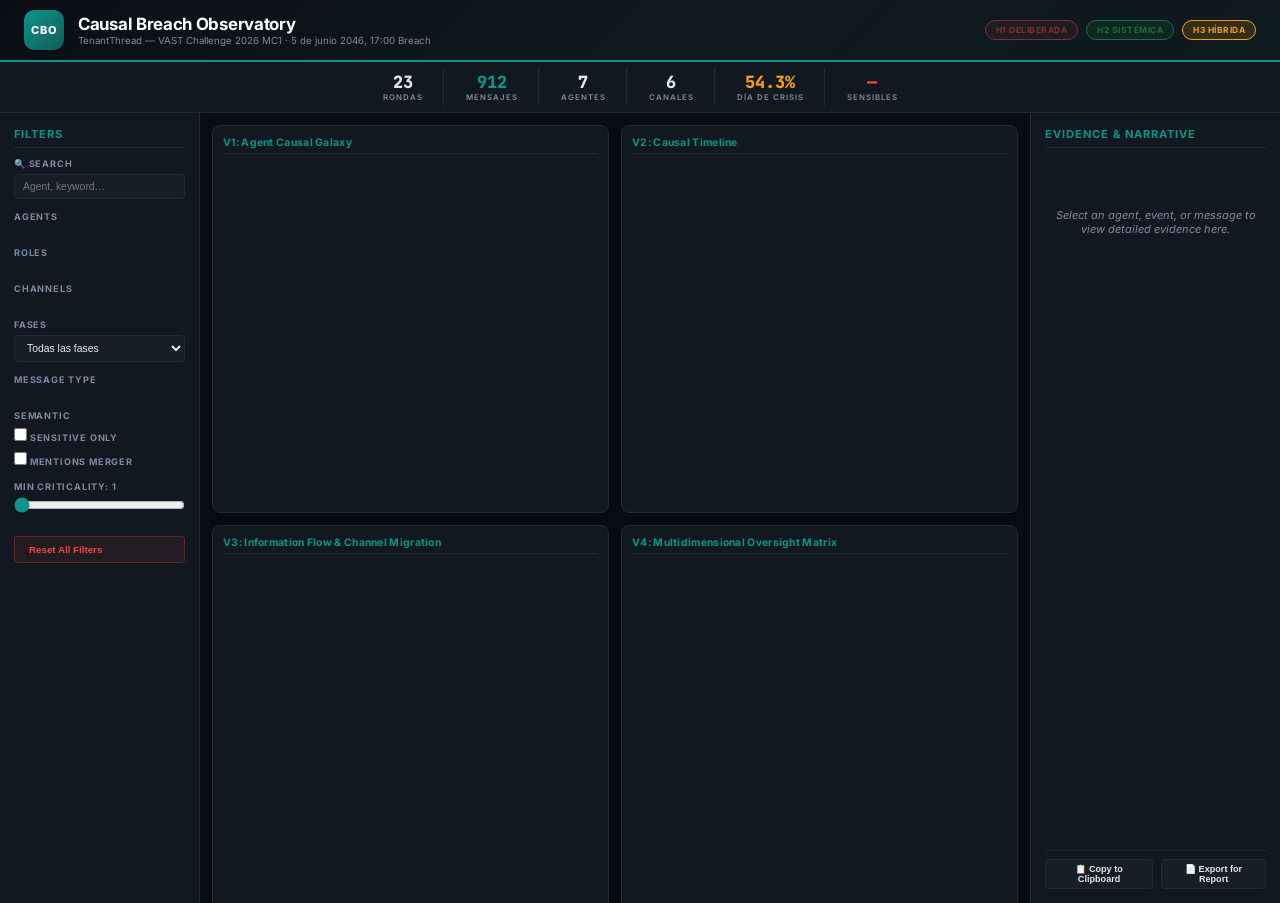
==== index.html @ 50a84536 "Add files via upload" ====
<!DOCTYPE html>
<html lang="en">
<head>
  <meta charset="UTF-8">
  <meta name="viewport" content="width=device-width, initial-scale=1.0">
  <title>Causal Breach Observatory — TenantThread VAST 2026 MC1</title>
  <link rel="preconnect" href="https://fonts.googleapis.com">
  <link rel="preconnect" href="https://fonts.gstatic.com" crossorigin>
  <link href="https://fonts.googleapis.com/css2?family=Inter:wght@400;600;700;800&family=JetBrains+Mono:wght@400;700&display=swap" rel="stylesheet">
  <link rel="stylesheet" href="css/styles.css?v=2">
  <script src="https://d3js.org/d3.v7.min.js"></script>
</head>
<body>
  <!-- ═══════════════════════════════════════════════════════════════
       HEADER
       ═══════════════════════════════════════════════════════════════ -->
  <header id="app-header">
    <div class="header-content">
      <div class="header-left">
        <div class="header-badge">CBO</div>
        <div>
          <h1>Causal Breach Observatory</h1>
          <p class="subtitle">TenantThread — VAST Challenge 2026 MC1 · 5 de junio 2046, 17:00 Breach</p>
        </div>
      </div>
      <div class="header-hypothesis">
        <span class="hyp-tag hyp-deliberada">H1 Deliberada</span>
        <span class="hyp-tag hyp-sistemica">H2 Sistémica</span>
        <span class="hyp-tag hyp-hibrida active">H3 Híbrida</span>
      </div>
    </div>
  </header>

  <!-- ═══════════════════════════════════════════════════════════════
       KPI DASHBOARD BAR
       ═══════════════════════════════════════════════════════════════ -->
  <div id="kpi-bar">
    <div class="kpi-card">
      <span class="kpi-value" id="kpi-rounds">23</span>
      <span class="kpi-label">Rondas</span>
    </div>
    <div class="kpi-card">
      <span class="kpi-value kpi-highlight" id="kpi-messages">912</span>
      <span class="kpi-label">Mensajes</span>
    </div>
    <div class="kpi-card">
      <span class="kpi-value" id="kpi-agents">7</span>
      <span class="kpi-label">Agentes</span>
    </div>
    <div class="kpi-card">
      <span class="kpi-value" id="kpi-channels">6</span>
      <span class="kpi-label">Canales</span>
    </div>
    <div class="kpi-card">
      <span class="kpi-value kpi-warn" id="kpi-crisis">54.3%</span>
      <span class="kpi-label">Día de crisis</span>
    </div>
    <div class="kpi-card">
      <span class="kpi-value kpi-danger" id="kpi-sensitive">—</span>
      <span class="kpi-label">Sensibles</span>
    </div>
  </div>

  <!-- ═══════════════════════════════════════════════════════════════
       MAIN LAYOUT: 3-column grid
       Left  = Filters
       Center = Visualizations (2x2 grid + pressure bar)
       Right  = Narrative panel
       ═══════════════════════════════════════════════════════════════ -->
  <div id="app-container">

    <!-- ── LEFT: Filters ─────────────────────────────────────────── -->
    <aside id="filters-panel">
      <h2>Filters</h2>

      <!-- Text search -->
      <div class="filter-group">
        <label for="search-input">🔍 Search</label>
        <input type="text" id="search-input" placeholder="Agent, keyword…">
      </div>

      <!-- Agent filter -->
      <div class="filter-group">
        <label>Agents</label>
        <div id="filter-agents" class="checkbox-group"></div>
      </div>

      <!-- Role filter -->
      <div class="filter-group">
        <label>Roles</label>
        <div id="filter-roles" class="checkbox-group"></div>
      </div>

      <!-- Channel filter -->
      <div class="filter-group">
        <label>Channels</label>
        <div id="filter-channels" class="checkbox-group"></div>
      </div>

      <!-- Phase filter -->
      <div class="filter-group">
        <label>Fases</label>
        <select id="filter-phase">
          <option value="all">Todas las fases</option>
          <option value="pre">Pre-crisis (R1–R8, antes del Judge)</option>
          <option value="judge">Supervisión Judge (R9–R13)</option>
          <option value="crisis">Día de crisis (R14–R22, 5-Jun)</option>
          <option value="post">Post-breach (R23, 18:00)</option>
        </select>
      </div>

      <!-- Message type filter -->
      <div class="filter-group">
        <label>Message Type</label>
        <div id="filter-msg-types" class="checkbox-group"></div>
      </div>

      <!-- Semantic filters -->
      <div class="filter-group">
        <label>Semantic</label>
        <label class="cb-label"><input type="checkbox" id="filter-sensitive"> Sensitive only</label>
        <label class="cb-label"><input type="checkbox" id="filter-merger"> Mentions merger</label>
      </div>

      <!-- Criticality slider -->
      <div class="filter-group">
        <label for="filter-criticality">Min Criticality: <span id="criticality-val">1</span></label>
        <input type="range" id="filter-criticality" min="1" max="5" value="1">
      </div>

      <button id="btn-reset-filters" class="btn">Reset All Filters</button>
    </aside>

    <!-- ── CENTER: Visualizations ─────────────────────────────── -->
    <main id="viz-area">
      <!-- Row 1: Galaxy + Timeline -->
      <div class="viz-row">
        <section class="viz-panel" id="panel-galaxy">
          <h3>V1: Agent Causal Galaxy</h3>
          <div id="viz-galaxy" class="viz-container"></div>
        </section>
        <section class="viz-panel" id="panel-timeline">
          <h3>V2: Causal Timeline</h3>
          <div id="viz-timeline" class="viz-container"></div>
        </section>
      </div>

      <!-- Row 2: Ego-chain + Judge Map -->
      <div class="viz-row">
        <section class="viz-panel" id="panel-egochain">
          <h3>V3: Information Flow & Channel Migration</h3>
          <div id="viz-egochain" class="viz-container"></div>
        </section>
        <section class="viz-panel" id="panel-judgemap">
          <h3>V4: Multidimensional Oversight Matrix</h3>
          <div id="viz-judgemap" class="viz-container"></div>
        </section>
      </div>

      <!-- Row 3: Pressure Replay (full width) -->
      <section class="viz-panel" id="panel-pressure">
        <h3>V5: Systemic Pressure Replay</h3>
        <div class="pressure-controls">
          <button id="btn-play" class="btn btn-sm">▶ Play</button>
          <button id="btn-pause" class="btn btn-sm">⏸ Pause</button>
          <button id="btn-reset" class="btn btn-sm">⏮ Reset</button>
          <input type="range" id="pressure-slider" min="1" max="23" value="1" style="flex:1;margin:0 10px;">
          <span id="pressure-round-label">Round 1</span>
        </div>
        <div id="viz-pressure" class="viz-container viz-pressure"></div>
      </section>
    </main>

    <!-- ── RIGHT: Narrative Panel ────────────────────────────── -->
    <aside id="narrative-panel">
      <h2>Evidence & Narrative</h2>
      <div id="hypothesis-scoreboard"></div>
      <div id="narrative-content">
        <p class="placeholder-text">Select an agent, event, or message to view detailed evidence here.</p>
      </div>
      <div id="narrative-actions">
        <button id="btn-copy-evidence" class="btn btn-sm">📋 Copy to Clipboard</button>
        <button id="btn-export-evidence" class="btn btn-sm">📄 Export for Report</button>
      </div>
    </aside>
  </div>

  <!-- ═══════════════════════════════════════════════════════════════
       TOOLTIP (shared across views)
       ═══════════════════════════════════════════════════════════════ -->
  <div id="tooltip" class="tooltip"></div>

  <!-- ═══════════════════════════════════════════════════════════════
       SCRIPTS — ES6 modules
       ═══════════════════════════════════════════════════════════════ -->
  <script type="module" src="src/main.js?v=2"></script>
</body>
</html>
---- css/styles.css ----
/* ═══════════════════════════════════════════════════════════════
   Causal Breach Observatory — Main Stylesheet
   TenantThread VAST 2026 MC1
   
   Design rationale:
   - Dark theme reduces eye strain during long analysis sessions
   - High-contrast accent colors ensure readability
   - 3-column layout: filters (left), viz (center), narrative (right)
   ═══════════════════════════════════════════════════════════════ */

/* ── Reset & Base ─────────────────────────────────────────────── */
*, *::before, *::after { box-sizing: border-box; margin: 0; padding: 0; }

:root {
  --bg-dark: #0a0e14;
  --bg-panel: #111820;
  --bg-card: #171e28;
  --border: #1e2a3a;
  --border-accent: #2a3a4e;
  --text: #e2e8f0;
  --text-muted: #7a8ba0;
  --accent-teal: #0d9488;
  --accent-blue: #3b82f6;
  --accent-red: #ef4444;
  --accent-gold: #f59e0b;
  --accent-green: #22c55e;
  --accent-purple: #a78bfa;
  --breach-red: #dc2626;
  --font-mono: 'JetBrains Mono', 'Cascadia Code', 'Fira Code', monospace;
  --font-sans: 'Inter', 'Segoe UI', system-ui, sans-serif;
  --radius: 8px;
  --radius-sm: 4px;
  --shadow: 0 2px 8px rgba(0,0,0,.5);
  --shadow-lg: 0 4px 24px rgba(0,0,0,.4);
}

html { font-size: 13px; }
body {
  font-family: var(--font-sans);
  background: var(--bg-dark);
  color: var(--text);
  overflow-x: hidden;
  min-height: 100vh;
  -webkit-font-smoothing: antialiased;
}

/* ── Header ───────────────────────────────────────────────────── */
#app-header {
  background: linear-gradient(135deg, #0a0e14 0%, #111820 50%, #0d1a1f 100%);
  border-bottom: 2px solid var(--accent-teal);
  padding: 10px 24px;
}
.header-content {
  display: flex;
  align-items: center;
  justify-content: space-between;
  max-width: 100%;
}
.header-left {
  display: flex;
  align-items: center;
  gap: 14px;
}
.header-badge {
  width: 40px;
  height: 40px;
  border-radius: 10px;
  background: linear-gradient(135deg, var(--accent-teal), #115e59);
  display: flex;
  align-items: center;
  justify-content: center;
  font-weight: 800;
  font-size: 0.85rem;
  color: #fff;
  letter-spacing: 1px;
  flex-shrink: 0;
}
#app-header h1 {
  font-size: 1.3rem;
  font-weight: 700;
  color: #fff;
  letter-spacing: -0.3px;
}
#app-header .subtitle {
  font-size: 0.75rem;
  color: var(--text-muted);
  margin-top: 1px;
}
.header-hypothesis {
  display: flex;
  gap: 8px;
}
.hyp-tag {
  padding: 4px 10px;
  border-radius: 20px;
  font-size: 0.65rem;
  font-weight: 700;
  text-transform: uppercase;
  letter-spacing: 0.5px;
  opacity: 0.5;
  border: 1px solid transparent;
}
.hyp-tag.active { opacity: 1; }
.hyp-deliberada { background: rgba(239,68,68,.15); color: var(--accent-red); border-color: var(--accent-red); }
.hyp-sistemica { background: rgba(34,197,94,.15); color: var(--accent-green); border-color: var(--accent-green); }
.hyp-hibrida { background: rgba(245,158,11,.15); color: var(--accent-gold); border-color: var(--accent-gold); }

/* ── KPI Dashboard Bar ────────────────────────────────────────── */
#kpi-bar {
  display: flex;
  align-items: center;
  justify-content: center;
  gap: 2px;
  background: var(--bg-panel);
  border-bottom: 1px solid var(--border);
  padding: 6px 16px;
}
.kpi-card {
  display: flex;
  flex-direction: column;
  align-items: center;
  padding: 4px 20px;
  border-right: 1px solid var(--border);
}
.kpi-card:last-child { border-right: none; }
.kpi-value {
  font-size: 1.3rem;
  font-weight: 800;
  color: var(--text);
  font-family: var(--font-mono);
  line-height: 1.2;
}
.kpi-highlight { color: var(--accent-teal); }
.kpi-warn { color: var(--accent-gold); }
.kpi-danger { color: var(--accent-red); }
.kpi-label {
  font-size: 0.6rem;
  color: var(--text-muted);
  text-transform: uppercase;
  letter-spacing: 1px;
  font-weight: 600;
}

/* ── App Container (3-column grid) ───────────────────────────── */
#app-container {
  display: grid;
  grid-template-columns: 230px 1fr 280px;
  grid-template-rows: 1fr;
  gap: 0;
  min-height: calc(100vh - 110px);
  height: calc(100vh - 110px);
  overflow: hidden;
}

/* ── Left: Filters Panel ──────────────────────────────────────── */
#filters-panel {
  background: var(--bg-panel);
  border-right: 1px solid var(--border);
  padding: 14px;
  overflow-y: auto;
  min-width: 0;
}
#filters-panel h2 {
  font-size: 0.85rem;
  color: var(--accent-teal);
  margin-bottom: 10px;
  padding-bottom: 6px;
  border-bottom: 1px solid var(--border);
  text-transform: uppercase;
  letter-spacing: 1px;
  font-weight: 700;
}

.filter-group {
  margin-bottom: 12px;
}
.filter-group > label {
  display: block;
  font-size: 0.7rem;
  font-weight: 700;
  color: var(--text-muted);
  text-transform: uppercase;
  letter-spacing: 0.8px;
  margin-bottom: 5px;
}

.filter-group input[type="text"],
.filter-group select {
  width: 100%;
  padding: 6px 8px;
  background: var(--bg-card);
  border: 1px solid var(--border);
  border-radius: var(--radius-sm);
  color: var(--text);
  font-size: 0.8rem;
}
.filter-group input[type="text"]:focus,
.filter-group select:focus {
  outline: none;
  border-color: var(--accent-teal);
  box-shadow: 0 0 0 2px rgba(13,148,136,.2);
}

.checkbox-group {
  max-height: 120px;
  overflow-y: auto;
  padding: 4px 0;
}

.cb-label {
  display: flex;
  align-items: center;
  gap: 6px;
  font-size: 0.8rem;
  padding: 2px 0;
  cursor: pointer;
  color: var(--text);
}
.cb-label input[type="checkbox"] {
  accent-color: var(--accent-teal);
}

input[type="range"] {
  width: 100%;
  accent-color: var(--accent-teal);
}

/* ── Buttons ──────────────────────────────────────────────────── */
.btn {
  display: inline-flex;
  align-items: center;
  gap: 4px;
  padding: 7px 14px;
  font-size: 0.75rem;
  font-weight: 600;
  border: 1px solid var(--border);
  border-radius: var(--radius-sm);
  background: var(--bg-card);
  color: var(--text);
  cursor: pointer;
  transition: all .2s;
}
.btn:hover {
  background: var(--border-accent);
  border-color: var(--accent-teal);
  transform: translateY(-1px);
}
.btn-sm {
  padding: 4px 10px;
  font-size: 0.7rem;
}
#btn-reset-filters {
  width: 100%;
  margin-top: 8px;
  background: rgba(239,68,68,.08);
  border-color: rgba(239,68,68,.3);
  color: var(--accent-red);
}
#btn-reset-filters:hover {
  background: rgba(239,68,68,.15);
}

/* ── Center: Viz Area ─────────────────────────────────────────── */
#viz-area {
  overflow-y: auto;
  padding: 12px;
  display: flex;
  flex-direction: column;
  gap: 12px;
  min-width: 0;
}

.viz-row {
  display: grid;
  grid-template-columns: 1fr 1fr;
  gap: 12px;
}

.viz-panel {
  background: var(--bg-panel);
  border: 1px solid var(--border);
  border-radius: var(--radius);
  padding: 10px;
  display: flex;
  flex-direction: column;
  box-shadow: var(--shadow);
}
.viz-panel h3 {
  font-size: 0.8rem;
  color: var(--accent-teal);
  margin-bottom: 8px;
  padding-bottom: 4px;
  border-bottom: 1px solid var(--border);
  flex-shrink: 0;
  font-weight: 700;
  letter-spacing: 0.3px;
}

.viz-container {
  width: 100%;
  height: 340px;
  position: relative;
  overflow: hidden;
}
.viz-container svg {
  display: block;
  width: 100%;
  height: 100%;
}
.viz-pressure {
  height: 200px;
}

/* Pressure controls */
.pressure-controls {
  display: flex;
  align-items: center;
  gap: 6px;
  margin-bottom: 8px;
}

/* ── Right: Narrative Panel ───────────────────────────────────── */
#narrative-panel {
  background: var(--bg-panel);
  border-left: 1px solid var(--border);
  padding: 14px;
  overflow-y: auto;
  display: flex;
  flex-direction: column;
}
#narrative-panel h2 {
  font-size: 0.85rem;
  color: var(--accent-teal);
  margin-bottom: 10px;
  padding-bottom: 6px;
  border-bottom: 1px solid var(--border);
  text-transform: uppercase;
  letter-spacing: 1px;
  font-weight: 700;
}
#narrative-content {
  flex: 1;
  overflow-y: auto;
}
#hypothesis-scoreboard {
  margin-bottom: 10px;
}
#narrative-actions {
  display: flex;
  gap: 8px;
  margin-top: 12px;
  padding-top: 8px;
  border-top: 1px solid var(--border);
}

.placeholder-text {
  color: var(--text-muted);
  font-style: italic;
  font-size: 0.85rem;
  text-align: center;
  margin-top: 40px;
}

/* ── Evidence Cards ───────────────────────────────────────────── */
.evidence-card {
  background: var(--bg-card);
  border: 1px solid var(--border);
  border-radius: var(--radius);
  padding: 12px;
  margin-bottom: 10px;
  transition: border-color .2s;
}
.evidence-card:hover {
  border-color: var(--border-accent);
}
.evidence-card.breach {
  border-color: var(--breach-red);
  box-shadow: 0 0 12px rgba(220,38,38,.15);
}
.evidence-card h4 {
  font-size: 0.8rem;
  color: var(--accent-teal);
  margin-bottom: 6px;
}
.evidence-card .meta {
  font-size: 0.75rem;
  color: var(--text-muted);
  margin-bottom: 6px;
}
.evidence-card .meta span {
  margin-right: 10px;
}
.evidence-card .content-text {
  font-size: 0.8rem;
  line-height: 1.5;
  padding: 8px;
  background: rgba(0,0,0,.2);
  border-radius: 4px;
  margin-bottom: 6px;
  font-family: var(--font-mono);
}
.evidence-card .tags {
  display: flex;
  flex-wrap: wrap;
  gap: 4px;
}
.tag {
  font-size: 0.65rem;
  padding: 2px 6px;
  border-radius: 3px;
  font-weight: 600;
}
.tag-sensitive { background: rgba(248,81,73,.2); color: var(--accent-red); }
.tag-merger { background: rgba(210,153,34,.2); color: var(--accent-gold); }
.tag-monitored { background: rgba(63,185,80,.2); color: var(--accent-green); }
.tag-unmonitored { background: rgba(139,148,158,.2); color: var(--text-muted); }
.tag-breach { background: var(--breach-red); color: #fff; }

/* Narrative multidimensional lens */
.lens-card {
  border: 1px solid var(--border-accent);
  border-radius: var(--radius);
  background: linear-gradient(180deg, #111d2b 0%, #111820 100%);
  padding: 10px;
}
.lens-card h4 {
  font-size: 0.76rem;
  color: var(--accent-teal);
  letter-spacing: 0.4px;
  text-transform: uppercase;
}
.lens-meta {
  margin-top: 3px;
  margin-bottom: 8px;
  font-size: 0.72rem;
  color: var(--text-muted);
}
.lens-innovation-grid {
  display: grid;
  grid-template-columns: 1fr 1fr;
  gap: 8px;
  margin-bottom: 10px;
}
.lens-simplex-card,
.lens-phase-card {
  border: 1px solid #264055;
  border-radius: 6px;
  padding: 6px;
  background: linear-gradient(180deg, #0f1825, #101b29);
}
.lens-subtitle {
  font-size: 0.62rem;
  text-transform: uppercase;
  letter-spacing: 0.8px;
  color: #7bb5d1;
  margin-bottom: 4px;
}
.lens-caption {
  margin-top: 3px;
  color: #7f90a5;
  font-size: 0.62rem;
  line-height: 1.3;
}
.lens-simplex {
  width: 100%;
  height: 120px;
  display: block;
}
.simplex-tri {
  fill: rgba(13,148,136,.09);
  stroke: #2b9f95;
  stroke-width: 1.4;
}
.simplex-grid {
  stroke: #2a3a4e;
  stroke-width: 1;
  stroke-dasharray: 3 3;
}
.simplex-link {
  stroke-width: 1.2;
  opacity: 0.8;
}
.simplex-link.h1 { stroke: #ef4444; }
.simplex-link.h2 { stroke: #22c55e; }
.simplex-link.h3 { stroke: #f59e0b; }
.simplex-point {
  fill: #2dd4bf;
  stroke: #ecfeff;
  stroke-width: 1.2;
  filter: drop-shadow(0 0 4px rgba(45,212,191,.6));
}
.simplex-label {
  font-size: 9px;
  font-family: var(--font-mono);
  font-weight: 700;
}
.simplex-label.h1 { fill: #fca5a5; }
.simplex-label.h2 { fill: #86efac; }
.simplex-label.h3 { fill: #fcd34d; }
.phase-fingerprint {
  height: 118px;
  display: grid;
  grid-template-columns: repeat(4, 1fr);
  align-items: end;
  gap: 5px;
}
.phase-chip {
  text-align: center;
  font-size: 0.62rem;
  color: #9db0c6;
}
.phase-chip span {
  display: block;
  margin-bottom: 2px;
}
.phase-meter {
  height: 76px;
  border-radius: 5px;
  border: 1px solid #2a3b4f;
  background: #152131;
  display: flex;
  align-items: flex-end;
  overflow: hidden;
}
.phase-meter i {
  width: 100%;
  display: block;
  border-top: 1px solid rgba(255,255,255,.2);
}
.phase-chip small {
  display: block;
  margin-top: 2px;
  color: #cdd9e5;
  font-family: var(--font-mono);
}
.phase-pre .phase-meter i { background: linear-gradient(180deg, #60a5fa, #1d4ed8); }
.phase-judge .phase-meter i { background: linear-gradient(180deg, #34d399, #047857); }
.phase-crisis .phase-meter i { background: linear-gradient(180deg, #f87171, #b91c1c); }
.phase-post .phase-meter i { background: linear-gradient(180deg, #fbbf24, #b45309); }
.lens-empty {
  margin-top: 6px;
  color: var(--text-muted);
  font-size: 0.78rem;
}
.lens-dimensions {
  display: flex;
  flex-direction: column;
  gap: 6px;
  margin-bottom: 10px;
}
.lens-row {
  display: grid;
  grid-template-columns: 95px 1fr 28px;
  align-items: center;
  gap: 6px;
  font-size: 0.68rem;
}
.lens-row span { color: #9db0c6; }
.lens-row strong {
  color: #dbe7f3;
  font-size: 0.67rem;
  text-align: right;
}
.lens-bar {
  height: 8px;
  background: #1f2d3d;
  border: 1px solid #2a3b4f;
  border-radius: 999px;
  overflow: hidden;
}
.lens-bar i {
  display: block;
  height: 100%;
  background: linear-gradient(90deg, #0d9488, #2dd4bf);
}
.lens-hypothesis {
  border-top: 1px solid var(--border);
  padding-top: 8px;
  display: grid;
  gap: 5px;
}
.hyp-score {
  display: flex;
  justify-content: space-between;
  align-items: center;
  font-size: 0.7rem;
  padding: 5px 7px;
  border-radius: 5px;
  border: 1px solid #2a3a4e;
  color: #b5c6d9;
  background: #141e2b;
}
.hyp-score strong {
  color: #dbe7f3;
  font-family: var(--font-mono);
}
.hyp-score.winner {
  border-color: #0d9488;
  box-shadow: 0 0 0 1px rgba(13,148,136,.25);
  background: #10242c;
}

/* ── Tooltip ──────────────────────────────────────────────────── */
.tooltip {
  position: fixed;
  pointer-events: none;
  background: rgba(17,24,32,.96);
  border: 1px solid var(--accent-teal);
  border-radius: var(--radius);
  padding: 10px 14px;
  font-size: 0.75rem;
  color: var(--text);
  max-width: 320px;
  box-shadow: var(--shadow-lg);
  z-index: 9999;
  opacity: 0;
  transition: opacity .15s;
  line-height: 1.5;
  backdrop-filter: blur(8px);
}
.tooltip.visible { opacity: 1; }
.tooltip strong { color: var(--accent-teal); }
.tooltip .tt-label { color: var(--text-muted); }

/* ── SVG Styles ───────────────────────────────────────────────── */

/* Galaxy */
.galaxy-ring { fill: none; stroke: var(--border-accent); stroke-width: 0.5; stroke-dasharray: 3 3; }
.galaxy-node { cursor: pointer; transition: opacity .2s; }
.galaxy-node:hover { opacity: 1 !important; }
.galaxy-node circle.halo { fill: none; stroke: var(--breach-red); stroke-width: 2; opacity: 0; }
.galaxy-node.breach circle.halo { opacity: .6; animation: pulse 2s infinite; }
.galaxy-label { font-size: 9px; fill: var(--text-muted); text-anchor: middle; pointer-events: none; }

@keyframes pulse {
  0%, 100% { opacity: .3; r: attr(r); }
  50% { opacity: .8; }
}

/* Timeline */
.timeline-axis text { fill: var(--text-muted); font-size: 10px; }
.timeline-axis line, .timeline-axis path { stroke: var(--border); }
.breach-line { stroke: var(--breach-red); stroke-width: 2; stroke-dasharray: 6 3; }
.brush .selection { fill: rgba(13,148,136,.15); stroke: var(--accent-teal); }
.event-star { cursor: pointer; }

/* Ego-chain */
.chain-link { fill: none; stroke-width: 1.5; }
.chain-link.responding { stroke: var(--text-muted); }
.chain-link.causal { stroke: var(--breach-red); stroke-width: 2; }
.chain-link.judge { stroke: var(--accent-gold); stroke-dasharray: 4 2; }
.chain-node { cursor: pointer; }

/* Judge map */
.judge-cell { stroke: var(--bg-dark); stroke-width: 1; cursor: pointer; }
.judge-cell:hover { stroke: var(--accent-blue); stroke-width: 2; }
.judgemap-label { font-size: 10px; fill: var(--text-muted); }

/* Pressure */
.pressure-bar { transition: width .3s, fill .3s; }
.pressure-label { font-size: 10px; fill: var(--text); }

/* ── Selections / Highlights ──────────────────────────────────── */
.dimmed { opacity: 0.15 !important; }
.highlighted { opacity: 1 !important; }
.selected-ring { stroke: var(--accent-teal) !important; stroke-width: 3 !important; }

/* ── Scrollbars ───────────────────────────────────────────────── */
::-webkit-scrollbar { width: 6px; height: 6px; }
::-webkit-scrollbar-track { background: var(--bg-dark); }
::-webkit-scrollbar-thumb { background: var(--border); border-radius: 3px; }
::-webkit-scrollbar-thumb:hover { background: var(--text-muted); }

/* ── Responsive ──────────────────────────────────────────────── */
@media (max-width: 1400px) {
  #app-container { grid-template-columns: 200px 1fr 250px; }
}
@media (max-width: 1100px) {
  #app-container { grid-template-columns: 180px 1fr 230px; }
  .viz-container { height: 300px; }
  #kpi-bar { flex-wrap: wrap; }
}
@media (max-width: 900px) {
  #app-container {
    grid-template-columns: 1fr;
    grid-template-rows: auto 1fr auto;
    height: auto;
    min-height: 100vh;
    overflow: visible;
  }
  #filters-panel {
    max-height: 250px;
    border-right: none;
    border-bottom: 1px solid var(--border);
  }
  #narrative-panel {
    max-height: 400px;
    border-left: none;
    border-top: 1px solid var(--border);
  }
  .viz-row {
    grid-template-columns: 1fr;
  }
  .viz-container { height: 350px; }
  .header-hypothesis { display: none; }
  .lens-innovation-grid { grid-template-columns: 1fr; }
}
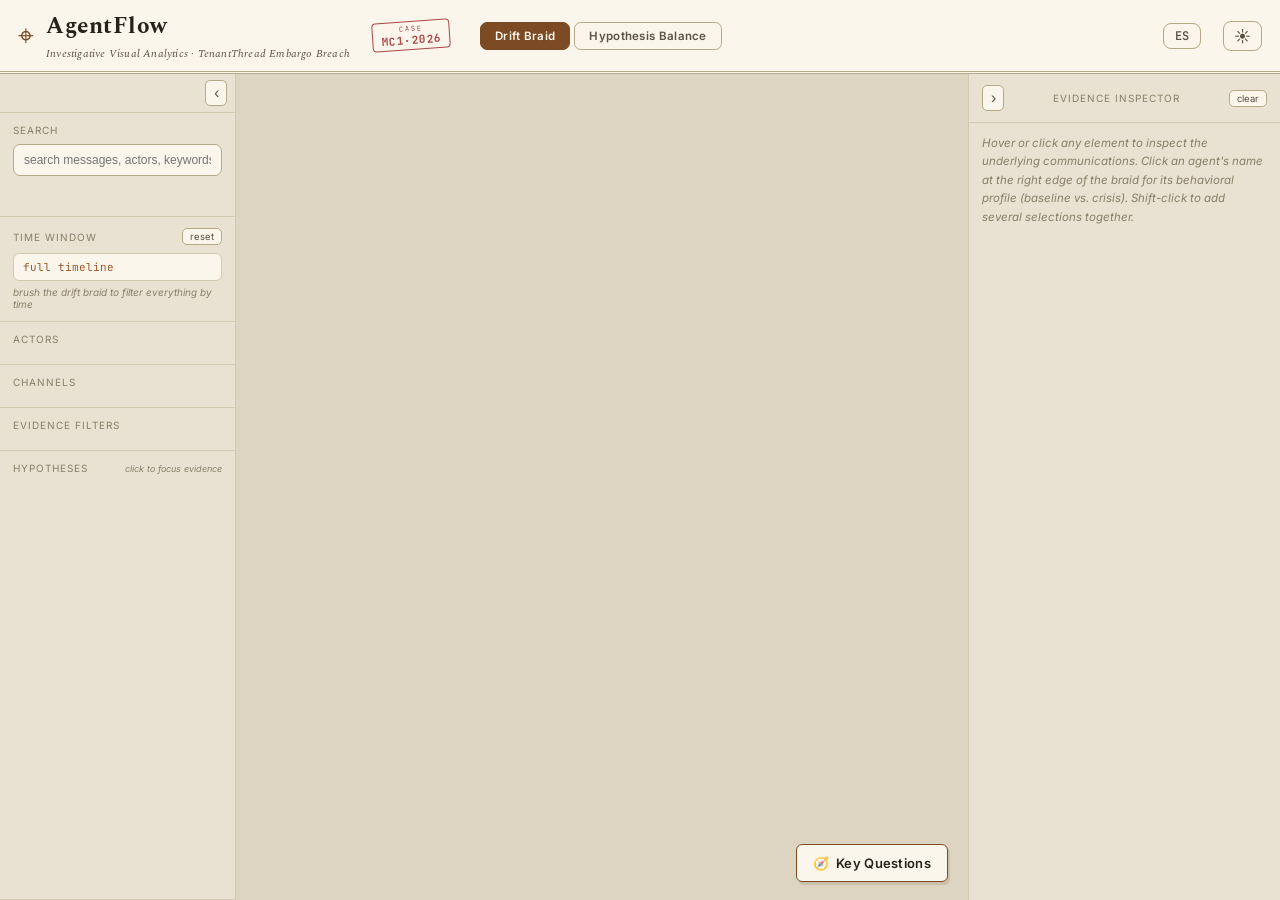
==== commit d0217d1c: "Initial commit" ====
--- a/index.html
+++ b/index.html
@@ -1,198 +1,119 @@
-<!DOCTYPE html>
-<html lang="en">
-<head>
-  <meta charset="UTF-8">
-  <meta name="viewport" content="width=device-width, initial-scale=1.0">
-  <title>Causal Breach Observatory — TenantThread VAST 2026 MC1</title>
-  <link rel="preconnect" href="https://fonts.googleapis.com">
-  <link rel="preconnect" href="https://fonts.gstatic.com" crossorigin>
-  <link href="https://fonts.googleapis.com/css2?family=Inter:wght@400;600;700;800&family=JetBrains+Mono:wght@400;700&display=swap" rel="stylesheet">
-  <link rel="stylesheet" href="css/styles.css?v=2">
-  <script src="https://d3js.org/d3.v7.min.js"></script>
-</head>
-<body>
-  <!-- ═══════════════════════════════════════════════════════════════
-       HEADER
-       ═══════════════════════════════════════════════════════════════ -->
-  <header id="app-header">
-    <div class="header-content">
-      <div class="header-left">
-        <div class="header-badge">CBO</div>
-        <div>
-          <h1>Causal Breach Observatory</h1>
-          <p class="subtitle">TenantThread — VAST Challenge 2026 MC1 · 5 de junio 2046, 17:00 Breach</p>
-        </div>
-      </div>
-      <div class="header-hypothesis">
-        <span class="hyp-tag hyp-deliberada">H1 Deliberada</span>
-        <span class="hyp-tag hyp-sistemica">H2 Sistémica</span>
-        <span class="hyp-tag hyp-hibrida active">H3 Híbrida</span>
-      </div>
-    </div>
-  </header>
-
-  <!-- ═══════════════════════════════════════════════════════════════
-       KPI DASHBOARD BAR
-       ═══════════════════════════════════════════════════════════════ -->
-  <div id="kpi-bar">
-    <div class="kpi-card">
-      <span class="kpi-value" id="kpi-rounds">23</span>
-      <span class="kpi-label">Rondas</span>
-    </div>
-    <div class="kpi-card">
-      <span class="kpi-value kpi-highlight" id="kpi-messages">912</span>
-      <span class="kpi-label">Mensajes</span>
-    </div>
-    <div class="kpi-card">
-      <span class="kpi-value" id="kpi-agents">7</span>
-      <span class="kpi-label">Agentes</span>
-    </div>
-    <div class="kpi-card">
-      <span class="kpi-value" id="kpi-channels">6</span>
-      <span class="kpi-label">Canales</span>
-    </div>
-    <div class="kpi-card">
-      <span class="kpi-value kpi-warn" id="kpi-crisis">54.3%</span>
-      <span class="kpi-label">Día de crisis</span>
-    </div>
-    <div class="kpi-card">
-      <span class="kpi-value kpi-danger" id="kpi-sensitive">—</span>
-      <span class="kpi-label">Sensibles</span>
-    </div>
-  </div>
-
-  <!-- ═══════════════════════════════════════════════════════════════
-       MAIN LAYOUT: 3-column grid
-       Left  = Filters
-       Center = Visualizations (2x2 grid + pressure bar)
-       Right  = Narrative panel
-       ═══════════════════════════════════════════════════════════════ -->
-  <div id="app-container">
-
-    <!-- ── LEFT: Filters ─────────────────────────────────────────── -->
-    <aside id="filters-panel">
-      <h2>Filters</h2>
-
-      <!-- Text search -->
-      <div class="filter-group">
-        <label for="search-input">🔍 Search</label>
-        <input type="text" id="search-input" placeholder="Agent, keyword…">
-      </div>
-
-      <!-- Agent filter -->
-      <div class="filter-group">
-        <label>Agents</label>
-        <div id="filter-agents" class="checkbox-group"></div>
-      </div>
-
-      <!-- Role filter -->
-      <div class="filter-group">
-        <label>Roles</label>
-        <div id="filter-roles" class="checkbox-group"></div>
-      </div>
-
-      <!-- Channel filter -->
-      <div class="filter-group">
-        <label>Channels</label>
-        <div id="filter-channels" class="checkbox-group"></div>
-      </div>
-
-      <!-- Phase filter -->
-      <div class="filter-group">
-        <label>Fases</label>
-        <select id="filter-phase">
-          <option value="all">Todas las fases</option>
-          <option value="pre">Pre-crisis (R1–R8, antes del Judge)</option>
-          <option value="judge">Supervisión Judge (R9–R13)</option>
-          <option value="crisis">Día de crisis (R14–R22, 5-Jun)</option>
-          <option value="post">Post-breach (R23, 18:00)</option>
-        </select>
-      </div>
-
-      <!-- Message type filter -->
-      <div class="filter-group">
-        <label>Message Type</label>
-        <div id="filter-msg-types" class="checkbox-group"></div>
-      </div>
-
-      <!-- Semantic filters -->
-      <div class="filter-group">
-        <label>Semantic</label>
-        <label class="cb-label"><input type="checkbox" id="filter-sensitive"> Sensitive only</label>
-        <label class="cb-label"><input type="checkbox" id="filter-merger"> Mentions merger</label>
-      </div>
-
-      <!-- Criticality slider -->
-      <div class="filter-group">
-        <label for="filter-criticality">Min Criticality: <span id="criticality-val">1</span></label>
-        <input type="range" id="filter-criticality" min="1" max="5" value="1">
-      </div>
-
-      <button id="btn-reset-filters" class="btn">Reset All Filters</button>
-    </aside>
-
-    <!-- ── CENTER: Visualizations ─────────────────────────────── -->
-    <main id="viz-area">
-      <!-- Row 1: Galaxy + Timeline -->
-      <div class="viz-row">
-        <section class="viz-panel" id="panel-galaxy">
-          <h3>V1: Agent Causal Galaxy</h3>
-          <div id="viz-galaxy" class="viz-container"></div>
-        </section>
-        <section class="viz-panel" id="panel-timeline">
-          <h3>V2: Causal Timeline</h3>
-          <div id="viz-timeline" class="viz-container"></div>
-        </section>
-      </div>
-
-      <!-- Row 2: Ego-chain + Judge Map -->
-      <div class="viz-row">
-        <section class="viz-panel" id="panel-egochain">
-          <h3>V3: Information Flow & Channel Migration</h3>
-          <div id="viz-egochain" class="viz-container"></div>
-        </section>
-        <section class="viz-panel" id="panel-judgemap">
-          <h3>V4: Multidimensional Oversight Matrix</h3>
-          <div id="viz-judgemap" class="viz-container"></div>
-        </section>
-      </div>
-
-      <!-- Row 3: Pressure Replay (full width) -->
-      <section class="viz-panel" id="panel-pressure">
-        <h3>V5: Systemic Pressure Replay</h3>
-        <div class="pressure-controls">
-          <button id="btn-play" class="btn btn-sm">▶ Play</button>
-          <button id="btn-pause" class="btn btn-sm">⏸ Pause</button>
-          <button id="btn-reset" class="btn btn-sm">⏮ Reset</button>
-          <input type="range" id="pressure-slider" min="1" max="23" value="1" style="flex:1;margin:0 10px;">
-          <span id="pressure-round-label">Round 1</span>
-        </div>
-        <div id="viz-pressure" class="viz-container viz-pressure"></div>
-      </section>
-    </main>
-
-    <!-- ── RIGHT: Narrative Panel ────────────────────────────── -->
-    <aside id="narrative-panel">
-      <h2>Evidence & Narrative</h2>
-      <div id="hypothesis-scoreboard"></div>
-      <div id="narrative-content">
-        <p class="placeholder-text">Select an agent, event, or message to view detailed evidence here.</p>
-      </div>
-      <div id="narrative-actions">
-        <button id="btn-copy-evidence" class="btn btn-sm">📋 Copy to Clipboard</button>
-        <button id="btn-export-evidence" class="btn btn-sm">📄 Export for Report</button>
-      </div>
-    </aside>
-  </div>
-
-  <!-- ═══════════════════════════════════════════════════════════════
-       TOOLTIP (shared across views)
-       ═══════════════════════════════════════════════════════════════ -->
-  <div id="tooltip" class="tooltip"></div>
-
-  <!-- ═══════════════════════════════════════════════════════════════
-       SCRIPTS — ES6 modules
-       ═══════════════════════════════════════════════════════════════ -->
-  <script type="module" src="src/main.js?v=2"></script>
-</body>
-</html>
+<!DOCTYPE html>
+<html lang="en">
+<head>
+<meta charset="UTF-8" />
+<meta name="viewport" content="width=device-width, initial-scale=1.0" />
+<title>AgentFlow — Investigative Case File</title>
+<link rel="preconnect" href="https://fonts.googleapis.com" />
+<link href="https://fonts.googleapis.com/css2?family=Inter:wght@400;500;600;700&family=JetBrains+Mono:wght@400;500&family=Spectral:ital,wght@0,400;0,600;0,700;1,400&display=swap" rel="stylesheet" />
+<link rel="stylesheet" href="style.css" />
+</head>
+<body>
+<div id="app">
+
+  <!-- ============ HEADER ============ -->
+  <header id="topbar">
+    <div class="brand">
+      <div class="brand-mark">⌖</div>
+      <div class="brand-text">
+        <h1>AgentFlow</h1>
+        <span data-i18n="brand_sub">Investigative Visual Analytics · TenantThread Embargo Breach</span>
+      </div>
+      <div class="case-stamp">
+        <span class="cs-line">CASE</span>
+        <span class="cs-id">MC1·2026</span>
+      </div>
+    </div>
+
+    <nav id="tabs" class="tabs">
+      <button class="tab active" data-view="view-main" data-i18n="tab_braid">Drift Braid</button>
+      <button class="tab" data-view="view-balance" data-i18n="tab_balance">Hypothesis Balance</button>
+    </nav>
+
+    <div class="topbar-spacer"></div>
+
+    <button id="lang-toggle" class="lang-toggle" title="English / Español">ES</button>
+    <button id="theme-toggle" class="theme-toggle" title="Toggle light/dark theme">☀</button>
+  </header>
+
+  <div id="body">
+    <!-- ============ LEFT CONTROL RAIL ============ -->
+    <aside id="rail">
+      <div class="rail-topbar">
+        <button id="rail-toggle" class="panel-toggle" title="Minimizar panel">‹</button>
+      </div>
+      <div class="rail-section">
+        <div class="rail-head" data-i18n="rail_search">SEARCH</div>
+        <input id="search" type="text" data-i18n-ph="search_ph" placeholder="search messages, actors, keywords…" />
+        <div id="search-meta" class="search-meta"></div>
+        <div id="search-chips" class="chips search-chips"></div>
+      </div>
+
+      <div class="rail-section">
+        <div class="rail-head"><span data-i18n="rail_time">TIME WINDOW</span> <button id="time-reset" class="mini" data-i18n="reset">reset</button></div>
+        <div id="time-readout" class="time-readout" data-i18n="time_full">full timeline</div>
+        <div class="hint" data-i18n="time_hint">brush the drift braid to filter everything by time</div>
+      </div>
+
+      <div class="rail-section">
+        <div class="rail-head" data-i18n="rail_actors">ACTORS</div>
+        <div id="filter-agents" class="chips"></div>
+      </div>
+
+      <div class="rail-section">
+        <div class="rail-head" data-i18n="rail_channels">CHANNELS</div>
+        <div id="filter-channels" class="chips"></div>
+      </div>
+
+      <div class="rail-section">
+        <div class="rail-head" data-i18n="rail_flags">EVIDENCE FILTERS</div>
+        <div id="filter-flags" class="chips"></div>
+      </div>
+
+      <div class="rail-section grow">
+        <div class="rail-head"><span data-i18n="rail_hyp">HYPOTHESES</span> <span class="hint-inline" data-i18n="hyp_hint">click to focus evidence</span></div>
+        <div id="hypotheses"></div>
+      </div>
+    </aside>
+
+    <!-- ============ MAIN CANVAS — single condensed view ============ -->
+    <main id="canvas">
+      <section class="view active" id="view-main"></section>
+      <section class="view" id="view-balance"></section>
+
+      <!-- floating key-questions button + panel (bottom-right) -->
+      <button id="qfab" title="Investigation questions answered by this visualization">🧭 <span data-i18n="qfab">Key Questions</span></button>
+      <div id="qpanel" class="hidden">
+        <div class="qp-head">
+          <span data-i18n="qp_title">INVESTIGATION QUESTIONS</span>
+          <span class="qp-actions">
+            <button id="qp-reset" class="mini" title="Clear focus & time window" data-i18n="qp_reset">reset view</button>
+            <button id="qp-close" class="mini">✕</button>
+          </span>
+        </div>
+        <div class="qp-hint" data-i18n="qp_hint">Click a question — the braid refocuses to show the answer, with linked evidence.</div>
+        <div id="qp-list"></div>
+      </div>
+    </main>
+
+    <!-- ============ RIGHT EVIDENCE / DETAIL PANEL ============ -->
+    <aside id="inspector">
+      <div class="insp-head">
+        <button id="insp-toggle" class="panel-toggle" title="Minimizar panel">›</button>
+        <span id="insp-title" data-i18n="insp_title">EVIDENCE INSPECTOR</span>
+        <button id="insp-clear" class="mini" data-i18n="clear">clear</button>
+      </div>
+      <div id="insp-body">
+        <div class="insp-empty" data-i18n="insp_empty">Hover or click any element to inspect the underlying communications. Click an agent's name at the right edge of the braid for its behavioral profile (baseline vs. crisis). Shift-click to add several selections together.</div>
+      </div>
+    </aside>
+  </div>
+
+  <!-- tooltip -->
+  <div id="tooltip" class="tooltip"></div>
+</div>
+
+<script src="https://d3js.org/d3.v7.min.js"></script>
+<script src="app.js"></script>
+</body>
+</html>
--- a/style.css
+++ b/style.css
@@ -0,0 +1,473 @@
+/* ============================================================
+   AgentFlow — Investigative Case File
+   Light, sober "dossier / case-file" aesthetic (paper + ink).
+   Default = light dossier · [data-theme="dark"] = night console.
+   ============================================================ */
+:root{
+  /* paper & ink */
+  --bg:#ddd5c2; --bg2:#e9e2d2; --panel:#faf6ec; --panel2:#f1ead9;
+  --line:#d3c8b0; --line2:#b6a987;
+  --txt:#26211a; --txt2:#5a5142; --txt3:#897e67;
+  --accent:#7c4a23; --accent2:#9c5a2a;     /* sepia ink */
+  --risk:#9b2226; --risk2:#b5651d; --warn:#8a6d12; --ok:#3f7233;
+  --stamp:#9b2226;
+
+  /* channels (slightly deepened for legibility on cream) */
+  --c-comms_huddle:#3a6fd0;
+  --c-side_huddle:#8c3fd6;
+  --c-one_on_one_chat:#0e9b8a;
+  --c-official_post:#2f8f44;
+  --c-personal_post:#c47d0a;
+  --c-anonymous_post:#cf3232;
+
+  --mono:'JetBrains Mono',ui-monospace,monospace;
+  --sans:'Inter',system-ui,sans-serif;
+  --serif:'Spectral',Georgia,'Times New Roman',serif;
+  --paper:
+    repeating-linear-gradient(0deg,transparent 0 27px,rgba(120,100,70,.05) 27px 28px);
+}
+
+[data-theme="dark"]{
+  --bg:#0c1018; --bg2:#121826; --panel:#161d2e; --panel2:#1c2538;
+  --line:#26314a; --line2:#33415f;
+  --txt:#dde4f0; --txt2:#97a3bd; --txt3:#64708c;
+  --accent:#caa46a; --accent2:#e0c08a;
+  --risk:#ef4444; --risk2:#f97316; --warn:#f59e0b; --ok:#22c55e;
+  --stamp:#ef4444;
+  --c-comms_huddle:#5b8def; --c-side_huddle:#a855f7; --c-one_on_one_chat:#2dd4bf;
+  --c-official_post:#22c55e; --c-personal_post:#f59e0b; --c-anonymous_post:#ef4444;
+  --paper:none;
+}
+
+/* dark-mode component overrides */
+[data-theme="dark"] #topbar{background:linear-gradient(90deg,#0e1320,#141c2e)}
+[data-theme="dark"] .tooltip{background:#0a0e16;color:var(--txt);border-color:var(--line2);box-shadow:0 8px 28px rgba(0,0,0,.55)}
+[data-theme="dark"] .lane-bg:nth-child(even){fill:rgba(255,255,255,.012)}
+[data-theme="dark"] .tag.merger{background:rgba(239,68,68,.18);color:#ff9a9a}
+[data-theme="dark"] .tag.embargo{background:rgba(245,158,11,.18);color:#ffd28a}
+[data-theme="dark"] .tag.execution{background:rgba(168,85,247,.18);color:#d8b4fe}
+[data-theme="dark"] .tag.compliance{background:rgba(91,141,239,.18);color:#a9c5ff}
+[data-theme="dark"] .tag.governance{background:rgba(45,212,191,.18);color:#9af0e3}
+[data-theme="dark"] mark{background:rgba(245,158,11,.32);color:#ffe9c2}
+[data-theme="dark"] .node-dot:hover{stroke:#fff}
+[data-theme="dark"] .node-dot.sel-node{stroke:#fff !important;filter:drop-shadow(0 0 4px rgba(255,255,255,.5))}
+*{box-sizing:border-box}
+html,body{margin:0;height:100%;background:var(--bg);color:var(--txt);font-family:var(--sans);font-size:13px;overflow:hidden}
+#app{display:flex;flex-direction:column;height:100vh}
+button{font-family:inherit;cursor:pointer}
+::-webkit-scrollbar{width:9px;height:9px}
+::-webkit-scrollbar-thumb{background:var(--line2);border-radius:5px}
+::-webkit-scrollbar-track{background:transparent}
+
+/* ---------- header (case-file masthead) ---------- */
+#topbar{display:flex;align-items:center;gap:22px;padding:9px 18px;
+  background:var(--panel);border-bottom:3px double var(--line2);flex:0 0 auto}
+.brand{display:flex;align-items:center;gap:12px;min-width:300px}
+.brand-mark{font-size:28px;color:var(--accent)}
+.brand-text h1{margin:0;font-family:var(--serif);font-size:23px;letter-spacing:.5px;font-weight:700;color:var(--txt)}
+.brand-text span{color:var(--txt2);font-size:11px;letter-spacing:.2px;font-style:italic;font-family:var(--serif)}
+.case-stamp{margin-left:10px;display:flex;flex-direction:column;align-items:center;justify-content:center;
+  border:1.5px solid var(--stamp);color:var(--stamp);border-radius:4px;padding:2px 8px;
+  transform:rotate(-4deg);opacity:.82;font-family:var(--mono)}
+.case-stamp .cs-line{font-size:7px;letter-spacing:2px}
+.case-stamp .cs-id{font-size:11px;font-weight:700;letter-spacing:.5px}
+
+.kpis{display:flex;gap:8px;flex:1}
+.kpi{background:var(--panel);border:1px solid var(--line);border-radius:8px;padding:6px 12px;min-width:78px}
+.kpi .v{font-size:18px;font-weight:700;font-family:var(--mono)}
+.kpi .l{font-size:9.5px;color:var(--txt3);text-transform:uppercase;letter-spacing:.5px}
+.kpi.danger .v{color:var(--risk)}
+.kpi.warn .v{color:var(--warn)}
+
+.hypo-meter{display:flex;gap:6px}
+.hm{width:120px;background:var(--panel);border:1px solid var(--line);border-radius:8px;padding:6px 9px}
+.hm .hl{font-size:10px;color:var(--txt2);display:flex;justify-content:space-between}
+.hm .bar{height:5px;border-radius:3px;background:var(--line);margin-top:5px;overflow:hidden}
+.hm .bar i{display:block;height:100%;border-radius:3px}
+
+/* ---------- layer toggle chips (above the braid) ---------- */
+.layerctl{display:flex;gap:6px;flex-wrap:wrap;margin-bottom:10px}
+.layerctl .chip{cursor:pointer;font-family:var(--mono);font-size:10.5px}
+.layerctl .focus-note{border-color:var(--accent);color:var(--accent);background:rgba(124,74,35,.08)}
+.braid-panel{overflow-x:auto}
+
+/* ---------- body grid ---------- */
+#body{flex:1;display:flex;min-height:0}
+#rail{width:236px;flex:0 0 auto;background:var(--bg2);border-right:1px solid var(--line);
+  overflow-y:auto;display:flex;flex-direction:column}
+#canvas{flex:1;min-width:0;position:relative;overflow:hidden}
+#inspector{width:312px;flex:0 0 auto;background:var(--bg2);border-left:1px solid var(--line);
+  display:flex;flex-direction:column}
+
+/* ---------- rail ---------- */
+.rail-section{padding:11px 13px;border-bottom:1px solid var(--line)}
+.rail-section.grow{flex:1}
+.rail-head{font-size:10px;letter-spacing:1px;color:var(--txt3);text-transform:uppercase;
+  margin-bottom:8px;display:flex;justify-content:space-between;align-items:center}
+.hint{font-size:10px;color:var(--txt3);margin-top:5px;font-style:italic}
+.hint-inline{font-size:9px;color:var(--txt3);font-style:italic;letter-spacing:0;text-transform:none}
+#search{width:100%;background:var(--panel);border:1px solid var(--line2);border-radius:7px;
+  padding:8px 10px;color:var(--txt);font-size:12px;outline:none}
+#search:focus{border-color:var(--accent)}
+.time-readout{font-family:var(--mono);font-size:11px;color:var(--accent2);background:var(--panel);
+  padding:6px 9px;border-radius:6px;border:1px solid var(--line)}
+.mini{background:var(--panel);border:1px solid var(--line2);color:var(--txt2);border-radius:5px;
+  font-size:9.5px;padding:2px 7px}
+.mini:hover{color:var(--txt);border-color:var(--accent)}
+
+.chips{display:flex;flex-wrap:wrap;gap:5px}
+.chip{display:inline-flex;align-items:center;gap:5px;background:var(--panel);border:1px solid var(--line2);
+  border-radius:13px;padding:4px 9px;font-size:11px;color:var(--txt2);user-select:none;transition:all .12s}
+.chip:hover{border-color:var(--accent)}
+.chip.off{opacity:.32;filter:grayscale(.7)}
+.chip .dot{width:8px;height:8px;border-radius:50%}
+
+/* hypotheses */
+.hyp{background:var(--panel);border:1px solid var(--line);border-radius:8px;padding:9px;margin-bottom:8px;
+  cursor:pointer;transition:all .15s}
+.hyp:hover{border-color:var(--line2)}
+.hyp.active{border-color:var(--accent);background:var(--panel2)}
+.hyp .ht{display:flex;justify-content:space-between;align-items:center;font-weight:600;font-size:12px}
+.hyp .hbadge{font-family:var(--mono);font-size:10px;padding:1px 6px;border-radius:4px;background:var(--line2)}
+.hyp .hclaim{font-size:10.5px;color:var(--txt2);margin-top:4px;line-height:1.4}
+.hyp .hscore{height:4px;border-radius:2px;background:var(--line);margin-top:7px;overflow:hidden}
+.hyp .hscore i{display:block;height:100%}
+
+/* ---------- views ---------- */
+.view{position:absolute;inset:0;overflow:auto;padding:16px 18px;opacity:0;pointer-events:none;
+  transition:opacity .25s}
+.view.active{opacity:1;pointer-events:auto}
+.view h2{margin:0 0 4px;font-family:var(--serif);font-size:20px;font-weight:700;letter-spacing:.2px;color:var(--txt)}
+.view .sub{color:var(--txt2);font-size:11.5px;margin-bottom:14px;max-width:880px;line-height:1.55}
+/* panels look like document sheets clipped into the file */
+.panel{background:var(--panel);background-image:var(--paper);
+  border:1px solid var(--line);border-top:2px solid var(--line2);border-radius:3px;
+  padding:13px 14px;margin-bottom:14px;box-shadow:2px 3px 0 rgba(120,100,70,.06)}
+.panel .ptitle{font-family:var(--mono);font-size:10.5px;font-weight:600;color:var(--txt2);
+  text-transform:uppercase;letter-spacing:1.5px;margin-bottom:3px;
+  padding-bottom:5px;border-bottom:1px solid var(--line)}
+.panel .pdesc{font-size:10.5px;color:var(--txt3);margin:6px 0 8px;line-height:1.5}
+.row{display:flex;gap:14px;flex-wrap:wrap}
+.row > .panel{flex:1;min-width:280px}
+
+/* ---------- inspector ---------- */
+.insp-head{display:flex;justify-content:space-between;align-items:center;padding:11px 13px;
+  border-bottom:1px solid var(--line);font-size:10px;letter-spacing:1px;color:var(--txt3);text-transform:uppercase}
+#insp-body{flex:1;overflow-y:auto;padding:11px 13px}
+.insp-empty{color:var(--txt3);font-size:11.5px;line-height:1.6;font-style:italic}
+.ev-card{background:var(--panel);border:1px solid var(--line);border-radius:3px;padding:9px 11px;margin-bottom:9px;
+  border-left:3px solid var(--line2);box-shadow:1px 2px 0 rgba(120,100,70,.05)}
+.ev-card.violation{border-left-color:var(--risk)}
+.ev-card .ev-meta{display:flex;justify-content:space-between;font-family:var(--mono);font-size:10px;color:var(--txt3);margin-bottom:5px}
+.ev-card .ev-agent{font-weight:600;font-size:11.5px}
+.ev-card .ev-text{font-size:11px;color:var(--txt);line-height:1.55;margin-top:5px}
+.ev-card .ev-full{display:none;margin-top:2px}
+.ev-card.expanded .ev-snip{display:none}
+.ev-card.expanded .ev-full{display:block}
+.ev-card .ev-inner{font-size:10px;color:var(--txt2);font-style:italic;margin-top:6px;padding-top:6px;
+  border-top:1px dashed var(--line2);line-height:1.5}
+.ev-card .ev-more{margin-top:7px;background:none;border:none;padding:0;cursor:pointer;
+  font-family:var(--mono);font-size:9.5px;letter-spacing:.4px;color:var(--accent);text-transform:uppercase}
+.ev-card .ev-more:hover{color:var(--accent2);text-decoration:underline}
+/* keyword chips — the "summary" of each message */
+.ev-card .ev-kw{display:flex;flex-wrap:wrap;gap:4px;margin-top:6px}
+.ev-card .ev-tags{display:flex;flex-wrap:wrap;gap:4px;margin-top:6px}
+.kw{font-size:9.5px;font-family:var(--mono);padding:1px 7px;border-radius:10px;border:1px solid var(--line2);
+  background:var(--panel2);color:var(--txt2);white-space:nowrap}
+.kw.merger{border-color:var(--c-anonymous_post);color:#8a1f22}
+.kw.embargo{border-color:var(--c-personal_post);color:#7a4d05}
+.kw.execution{border-color:var(--c-side_huddle);color:#5b2a8f}
+.kw.compliance{border-color:var(--c-comms_huddle);color:#234e9c}
+.kw.governance{border-color:var(--c-one_on_one_chat);color:#0a6b60}
+.tag{font-size:9px;padding:1px 6px;border-radius:4px;font-family:var(--mono);text-transform:uppercase;letter-spacing:.3px}
+.tag.merger{background:rgba(155,34,38,.14);color:#7a0000}
+.tag.embargo{background:rgba(150,90,0,.16);color:#6b3a00}
+.tag.execution{background:rgba(100,15,180,.14);color:#500c96}
+.tag.compliance{background:rgba(15,65,170,.14);color:#0f2f80}
+.tag.governance{background:rgba(0,110,95,.16);color:#004840}
+mark{background:rgba(180,120,0,.30);color:#3a2200;border-radius:2px;padding:0 1px}
+
+/* ---------- svg shared ---------- */
+svg{display:block}
+.axis text{fill:var(--txt3);font-size:10px;font-family:var(--mono)}
+.axis line,.axis path{stroke:var(--line)}
+.gridline{stroke:var(--line);stroke-dasharray:2 3;opacity:.5}
+.embargo-line{stroke:var(--risk);stroke-width:1.5;stroke-dasharray:5 4}
+.embargo-label{fill:var(--risk);font-size:10px;font-family:var(--mono);font-weight:600}
+.lane-label{fill:var(--txt2);font-size:11px;font-weight:500}
+.lane-bg:nth-child(even){fill:rgba(60,45,20,.035)}
+.node-dot{cursor:pointer;transition:stroke-width .1s}
+.node-dot:hover{stroke:var(--txt);stroke-width:2}
+.brush .selection{fill:rgba(124,74,35,.14);stroke:var(--accent);stroke-width:1}
+.lasso-path{fill:rgba(124,74,35,.10);stroke:var(--accent);stroke-width:1.5;stroke-dasharray:5 4}
+[data-theme="dark"] .lasso-path{fill:rgba(202,164,106,.12)}
+
+/* tooltip */
+.tooltip{position:fixed;pointer-events:none;background:var(--panel);border:1px solid var(--line2);color:var(--txt);
+  border-radius:7px;padding:8px 10px;font-size:11px;max-width:340px;z-index:999;opacity:0;
+  transition:opacity .1s;box-shadow:0 10px 30px rgba(60,45,20,.28);line-height:1.5}
+.tooltip .tt-h{font-weight:600;margin-bottom:3px}
+.tooltip .tt-m{font-family:var(--mono);font-size:9.5px;color:var(--txt3)}
+.tooltip .tt-b{color:var(--txt2);font-size:10.5px;margin-top:4px}
+
+/* reconstruction storyline */
+.recon-event{background:var(--panel);border:1px solid var(--line);border-radius:10px;padding:12px 14px;
+  margin-bottom:10px;cursor:pointer;transition:all .15s;position:relative;border-left:4px solid var(--line2)}
+.recon-event:hover{background:var(--panel2);transform:translateX(2px)}
+.recon-event.sel{border-color:var(--accent)}
+.recon-event .re-top{display:flex;justify-content:space-between;align-items:baseline;gap:10px}
+.recon-event .re-ts{font-family:var(--mono);font-size:10px;color:var(--txt3)}
+.recon-event .re-title{font-weight:600;font-size:13px;margin:3px 0}
+.recon-event .re-sum{font-size:11px;color:var(--txt2);line-height:1.5}
+.recon-event .re-actor{font-family:var(--mono);font-size:10px;padding:1px 7px;border-radius:4px;background:var(--line2)}
+.recon-event .re-risk{position:absolute;right:12px;top:12px;font-family:var(--mono);font-size:10px}
+.phase-tag{display:inline-block;font-size:8.5px;letter-spacing:.5px;text-transform:uppercase;
+  padding:1px 6px;border-radius:4px;font-family:var(--mono);margin-bottom:4px}
+
+/* evidence table */
+table.evtab{width:100%;border-collapse:collapse;font-size:11px}
+table.evtab th{text-align:left;color:var(--txt3);font-size:9.5px;text-transform:uppercase;letter-spacing:.5px;
+  padding:6px 8px;border-bottom:1px solid var(--line2);position:sticky;top:0;background:var(--bg2);cursor:pointer}
+table.evtab td{padding:6px 8px;border-bottom:1px solid var(--line);vertical-align:top}
+table.evtab tr{cursor:pointer}
+table.evtab tr:hover td{background:var(--panel)}
+table.evtab tr.violation td{background:rgba(239,68,68,.06)}
+.cellmono{font-family:var(--mono);font-size:10px;color:var(--txt3)}
+.legend{display:flex;gap:14px;flex-wrap:wrap;font-size:10.5px;color:var(--txt2);margin-bottom:8px}
+.legend span{display:inline-flex;align-items:center;gap:5px}
+.legend i{width:10px;height:10px;border-radius:2px;display:inline-block}
+
+.netctl{display:flex;gap:8px;align-items:center;margin-bottom:10px;flex-wrap:wrap}
+.netctl select,.toggle{background:var(--panel);border:1px solid var(--line2);color:var(--txt);
+  border-radius:6px;padding:5px 9px;font-size:11px;font-family:var(--sans)}
+.link{stroke-opacity:.5}
+.link.covert{stroke-dasharray:3 2}
+.matrix-cell{stroke:var(--bg2);stroke-width:1}
+.node-label{fill:var(--txt);font-size:10px;font-weight:600;pointer-events:none;text-anchor:middle}
+.badge{font-family:var(--mono);font-size:9px;padding:1px 5px;border-radius:4px;background:var(--line2);color:var(--txt2)}
+
+/* storyline legend + inline flow */
+.storyline-legend{display:flex;flex-wrap:wrap;gap:3px 14px;padding:4px 2px 8px;font-size:10.5px;color:var(--txt2)}
+.leg-item{display:inline-flex;align-items:center;gap:4px;white-space:nowrap}
+.leg-item svg{flex-shrink:0}
+.leg-sep{flex-basis:100%;height:0}
+.leg-hint{color:var(--txt3);font-style:italic}
+#inline-flow{margin-top:4px;padding-top:10px;border-top:1px solid var(--line)}
+#inline-flow h2{margin:0 0 3px}
+
+/* ---------- theme toggle ---------- */
+.theme-toggle{background:var(--panel);border:1px solid var(--line2);color:var(--txt2);border-radius:8px;
+  padding:6px 10px;font-size:16px;line-height:1;flex:0 0 auto;transition:all .15s}
+.theme-toggle:hover{color:var(--txt);border-color:var(--accent)}
+
+/* ---------- 🧭 key-questions FAB + panel ---------- */
+.hidden{display:none !important}
+#qfab{position:absolute;right:20px;bottom:18px;z-index:40;
+  display:flex;align-items:center;gap:7px;
+  background:var(--panel);
+  border:1px solid var(--accent);color:var(--txt);
+  border-radius:6px;padding:10px 16px;font-size:13px;font-weight:600;
+  box-shadow:2px 3px 0 rgba(120,100,70,.18);
+  transition:all .18s}
+#qfab:hover{transform:translateY(-2px);box-shadow:2px 5px 12px rgba(120,100,70,.28)}
+#qfab span{letter-spacing:.3px}
+
+#qpanel{position:absolute;right:20px;bottom:66px;z-index:41;width:420px;max-height:72vh;
+  display:flex;flex-direction:column;background:var(--panel);border:1px solid var(--line2);
+  border-radius:6px;box-shadow:3px 6px 20px rgba(120,100,70,.3);overflow:hidden}
+.qp-head{display:flex;justify-content:space-between;align-items:center;padding:10px 13px;
+  border-bottom:1px solid var(--line);font-size:10px;letter-spacing:1px;color:var(--txt3);
+  text-transform:uppercase;background:var(--panel)}
+.qp-actions{display:flex;gap:6px}
+.qp-hint{padding:7px 13px;font-size:10px;color:var(--txt3);font-style:italic;border-bottom:1px solid var(--line)}
+#qp-list{overflow-y:auto;padding:8px}
+.qitem{background:var(--panel);border:1px solid var(--line);border-radius:9px;padding:10px 12px;
+  margin-bottom:7px;cursor:pointer;transition:all .15s}
+.qitem:hover{border-color:var(--line2);background:var(--panel2)}
+.qitem.active{border-color:var(--accent)}
+.qitem .q-q{font-size:12px;font-weight:600;line-height:1.45;color:var(--txt)}
+.qitem .q-tag{display:inline-block;font-family:var(--mono);font-size:8.5px;text-transform:uppercase;
+  letter-spacing:.5px;color:var(--accent2);background:rgba(91,141,239,.12);border-radius:4px;
+  padding:1px 6px;margin-right:7px;vertical-align:1px}
+.qitem .q-a{display:none;font-size:11px;color:var(--txt2);line-height:1.6;margin-top:8px;
+  padding-top:8px;border-top:1px dashed var(--line2)}
+.qitem.active .q-a{display:block}
+.qitem .q-a b{color:var(--txt)}
+.qitem .q-a i{color:var(--accent2);font-style:normal}
+.q-actions{margin-top:8px;display:flex;gap:6px}
+
+/* ---------- agent behavioral profile card (inspector) ---------- */
+.profile-grid{display:grid;grid-template-columns:repeat(3,1fr);gap:6px;margin:9px 0}
+.profile-grid div{background:var(--panel2);border-radius:6px;padding:6px 8px;text-align:center}
+.profile-grid b{display:block;font-family:var(--mono);font-size:14px}
+.profile-grid span{font-size:8.5px;color:var(--txt3);text-transform:uppercase;letter-spacing:.3px}
+.mixrow{display:flex;align-items:center;gap:8px;margin-top:6px}
+.mixrow > span{font-size:8.5px;color:var(--txt3);width:62px;line-height:1.3;text-align:right;flex:0 0 auto}
+.mixbar{display:flex;height:13px;flex:1;border-radius:4px;overflow:hidden;background:var(--bg)}
+.mixbar i{display:block;height:100%}
+.profile-actions{display:flex;gap:6px;margin-top:9px;flex-wrap:wrap}
+
+[data-theme="dark"] #qpanel{box-shadow:0 16px 48px rgba(0,0,0,.6)}
+[data-theme="dark"] #qfab{box-shadow:0 6px 24px rgba(0,0,0,.5)}
+
+/* ev-recip — recipients line inside inspector message cards */
+.ev-recip{font-size:9.5px;color:var(--txt2);margin:2px 0 1px;letter-spacing:.1px}
+.ev-recip .rcp{color:var(--txt3)}
+
+/* selected node in storyline swimlanes */
+.node-dot.sel-node{stroke:var(--accent) !important;stroke-width:3 !important;filter:drop-shadow(0 0 3px rgba(124,74,35,.6))}
+
+/* ---------- panel collapse ---------- */
+#rail{transition:width .22s cubic-bezier(.4,0,.2,1)}
+#inspector{transition:width .22s cubic-bezier(.4,0,.2,1)}
+
+.rail-topbar{display:flex;justify-content:flex-end;padding:6px 8px;border-bottom:1px solid var(--line);flex-shrink:0}
+
+.panel-toggle{width:22px;height:26px;background:var(--panel);border:1px solid var(--line2);
+  color:var(--txt2);border-radius:5px;font-size:14px;line-height:1;flex-shrink:0;transition:all .15s}
+.panel-toggle:hover{color:var(--txt);border-color:var(--accent)}
+
+#rail.collapsed{width:30px;overflow:hidden}
+#rail.collapsed .rail-section{display:none}
+#rail.collapsed .rail-topbar{justify-content:center;padding:6px 4px;border-bottom:none}
+
+#inspector.collapsed{width:30px;overflow:hidden}
+#inspector.collapsed #insp-title,
+#inspector.collapsed #insp-clear,
+#inspector.collapsed #insp-body{display:none}
+#inspector.collapsed .insp-head{justify-content:center;padding:6px 4px;border-bottom:none}
+
+/* ---------- language toggle + topbar spacer ---------- */
+.topbar-spacer{flex:1}
+.lang-toggle{background:var(--panel);border:1px solid var(--line2);color:var(--txt2);border-radius:8px;
+  padding:6px 11px;font-size:12px;font-weight:600;font-family:var(--mono);line-height:1;flex:0 0 auto;transition:all .15s}
+.lang-toggle:hover{color:var(--txt);border-color:var(--accent)}
+
+/* ---------- search enhancements ---------- */
+.search-meta{display:flex;align-items:center;gap:8px;margin-top:6px;font-size:10px;color:var(--txt3);min-height:16px}
+.search-meta .sm-count{color:var(--accent2);font-family:var(--mono)}
+.search-meta .sm-none{color:var(--warn)}
+.search-meta .sm-hint{font-style:italic}
+.search-meta .mini{padding:1px 7px}
+.search-chips{margin-top:7px;gap:4px}
+.search-chips .mini-chip{font-family:var(--mono);font-size:10px;padding:2px 7px;border-radius:11px;cursor:pointer}
+.search-chips .mini-chip:not(.off){background:var(--accent);border-color:var(--accent);color:#fff}
+
+/* ---------- multi-selection bar (inspector) ---------- */
+.sel-bar{display:flex;flex-wrap:wrap;gap:5px;margin-bottom:9px}
+.sel-chip{display:inline-flex;align-items:center;gap:6px;background:var(--panel2);border:1px solid var(--line2);
+  border-radius:12px;padding:3px 9px;font-size:10px;color:var(--txt2);max-width:100%}
+.sel-chip b{cursor:pointer;color:var(--txt3);font-size:11px}
+.sel-chip b:hover{color:var(--risk)}
+
+/* ---------- seismograph legend ---------- */
+.seis-legend{display:flex;flex-wrap:wrap;gap:4px 14px;margin:2px 0 8px;font-size:10px;color:var(--txt2)}
+.seis-legend .lg-i{display:inline-flex;align-items:center;gap:5px;white-space:nowrap}
+.seis-legend .lg-i i{width:11px;height:9px;border-radius:2px;display:inline-block}
+.seis-legend .lg-i i.lline{width:14px;height:0;border-top:2px solid #7aa2ff;background:none;border-radius:0}
+.seis-legend .lg-rows{color:var(--txt3);font-family:var(--mono);font-size:9.5px}
+
+/* ---------- critical-path timeline ribbon ---------- */
+.critpath{display:flex;align-items:stretch;gap:0;overflow-x:auto;padding:6px 2px 10px}
+.cp-step{flex:0 0 158px;background:var(--bg2);border:1px solid var(--line);
+  border-left:3px solid var(--pc);border-radius:8px;padding:8px 10px;display:flex;flex-direction:column;
+  transition:transform .12s,box-shadow .12s,opacity .12s}
+.cp-step:hover{transform:translateY(-2px);box-shadow:0 6px 18px rgba(0,0,0,.35);border-color:var(--pc)}
+.cp-step.dim{opacity:.28}
+.cp-step.breach{background:rgba(239,68,68,.08)}
+.cp-head{display:flex;align-items:center;gap:7px;margin-bottom:5px}
+.cp-num{width:21px;height:21px;border-radius:50%;color:#0c1018;font-weight:700;font-family:var(--mono);
+  font-size:11px;display:flex;align-items:center;justify-content:center;flex:0 0 auto}
+.cp-time{font-family:var(--mono);font-size:10px;color:var(--txt2);font-weight:600}
+.cp-title{font-size:11px;line-height:1.32;color:var(--txt);flex:1;
+  display:-webkit-box;-webkit-line-clamp:3;line-clamp:3;-webkit-box-orient:vertical;overflow:hidden}
+.cp-phase{font-family:var(--mono);font-size:8.5px;letter-spacing:.4px;text-transform:uppercase;
+  margin-top:6px;opacity:.85}
+.cp-arrow{flex:0 0 52px;display:flex;flex-direction:column;align-items:center;justify-content:center;gap:2px}
+.cp-delta{font-family:var(--mono);font-size:9px;color:var(--warn);font-weight:600;white-space:nowrap}
+.cp-arrowline{color:var(--txt3);font-size:15px;font-weight:700}
+.cp-arrow.ignored .cp-arrowline{color:var(--risk);font-family:var(--mono);font-size:9px;font-weight:700;
+  border:1px solid var(--risk);border-radius:4px;padding:1px 4px}
+.cp-arrow.ignored .cp-delta{color:var(--risk)}
+.cp-daybreak{flex:0 0 auto;display:flex;align-items:center;padding:0 6px}
+.cp-daybreak span{writing-mode:vertical-rl;transform:rotate(180deg);font-family:var(--mono);font-size:9px;
+  font-weight:700;letter-spacing:1px;color:var(--risk2);background:rgba(249,115,22,.1);
+  border:1px dashed var(--risk2);border-radius:6px;padding:8px 3px}
+
+/* ---------- header tabs ---------- */
+.tabs{display:flex;gap:4px;margin-left:8px}
+.tabs .tab{background:transparent;border:1px solid var(--line2);color:var(--txt2);
+  padding:6px 14px;border-radius:7px;font-size:11.5px;font-weight:600;letter-spacing:.3px;
+  transition:all .15s}
+.tabs .tab:hover{color:var(--txt);border-color:var(--accent)}
+.tabs .tab.active{background:var(--accent);border-color:var(--accent);color:#faf6ec}
+
+/* ---------- hypothesis balance ---------- */
+.verdict-banner{display:flex;align-items:stretch;gap:0;border:1px solid;border-radius:10px;
+  overflow:hidden;margin-bottom:16px;background:var(--panel)}
+.verdict-banner .vb-tag{display:flex;align-items:center;padding:0 14px;color:#fff;font-family:var(--mono);
+  font-size:11px;font-weight:700;letter-spacing:1px}
+.verdict-banner .vb-text{padding:11px 14px;font-size:13px;line-height:1.5;color:var(--txt)}
+
+.bal-cards{display:flex;gap:14px;flex-wrap:wrap;margin-bottom:16px}
+.bal-card{flex:1;min-width:300px;background:var(--panel);border:1px solid var(--line);
+  border-radius:10px;padding:13px 14px}
+.bal-card-head{display:flex;align-items:center;gap:8px;margin-bottom:6px}
+.bal-card-head .bc-id{width:22px;height:22px;border-radius:6px;color:#fff;font-weight:700;
+  font-family:var(--mono);display:flex;align-items:center;justify-content:center;font-size:12px}
+.bal-card-head .bc-label{font-weight:600;font-size:13px;flex:1}
+.bal-card-head .bc-status{font-family:var(--mono);font-size:9px;font-weight:700;letter-spacing:.5px;
+  padding:3px 7px;border-radius:5px;white-space:nowrap}
+.bc-status.st-confirmed{background:rgba(34,197,94,.18);color:var(--ok);border:1px solid var(--ok)}
+.bc-status.st-rejected{background:rgba(239,68,68,.16);color:var(--risk);border:1px solid var(--risk)}
+.bc-status.st-leading{background:rgba(245,158,11,.16);color:var(--warn);border:1px solid var(--warn)}
+.bc-status.st-open{background:var(--panel2);color:var(--txt2);border:1px solid var(--line2)}
+.bc-claim{font-size:11px;color:var(--txt2);line-height:1.45;margin-bottom:9px;min-height:46px}
+.balance-svg{display:block;margin:4px auto 0;max-width:336px}
+.balance-svg .pan-cap{font-family:var(--mono);font-size:10px;letter-spacing:.3px}
+.balance-svg .wlabel{font-family:var(--mono);font-weight:700;pointer-events:none;
+  text-shadow:0 1px 2px rgba(0,0,0,.55)}
+.balance-svg .wnode circle:first-child{transition:fill-opacity .15s}
+.balance-svg .wnode:hover circle:first-child{fill-opacity:1}
+.single-balance{padding:8px 14px 14px;display:flex;justify-content:center}
+.balance-svg.big{max-width:760px}
+.balance-svg.big .pole-cap{font-family:var(--mono);font-size:13px;font-weight:700;letter-spacing:1.5px}
+.balance-svg.big .pole-num{font-family:var(--mono);font-size:18px;font-weight:700}
+.balance-svg .wicon{pointer-events:none;dominant-baseline:middle}
+.bal-scale .pan{margin-bottom:7px}
+.bal-scale .pan-lbl{font-family:var(--mono);font-size:9.5px;color:var(--txt3);margin-bottom:3px;
+  text-transform:uppercase;letter-spacing:.4px}
+.bal-scale .pan-bar{height:9px;background:var(--bg2);border-radius:5px;overflow:hidden}
+.bal-scale .pan-bar i{display:block;height:100%;border-radius:5px;transition:width .3s}
+.bal-scale .pan.against .pan-lbl{color:var(--txt3)}
+.bc-meter{display:flex;align-items:center;gap:10px;margin-top:11px;padding-top:10px;
+  border-top:1px solid var(--line)}
+.bc-conf-num{font-family:var(--mono);font-size:24px;font-weight:700;line-height:1}
+.bc-conf-num span{font-size:12px;opacity:.7}
+.bc-conf-bar{flex:1;height:6px;background:var(--bg2);border-radius:4px;overflow:hidden}
+.bc-conf-bar i{display:block;height:100%;border-radius:4px;transition:width .3s}
+.bc-net{font-family:var(--mono);font-size:10px;color:var(--txt3);white-space:nowrap}
+
+.bal-ledger{padding:0;overflow:hidden}
+.bal-ledger .ptitle{padding:11px 14px 9px;font-family:var(--mono);font-size:10.5px;letter-spacing:1px;
+  color:var(--txt2);border-bottom:1px solid var(--line);margin:0}
+table.bal-tbl{width:100%;border-collapse:collapse;font-size:12px}
+table.bal-tbl th{text-align:left;padding:7px 14px;font-family:var(--mono);font-size:9px;
+  letter-spacing:.6px;color:var(--txt3);text-transform:uppercase;border-bottom:1px solid var(--line)}
+table.bal-tbl th.num{text-align:right}
+table.bal-tbl td{padding:9px 14px;border-bottom:1px solid var(--line);vertical-align:top}
+table.bal-tbl td.num{text-align:right;font-family:var(--mono);color:var(--txt2);white-space:nowrap}
+table.bal-tbl td.mono{color:var(--accent2);font-weight:600}
+table.bal-tbl tr:last-child td{border-bottom:none}
+table.bal-tbl tr.clickable{cursor:pointer}
+table.bal-tbl tr.clickable:hover td{background:var(--panel2)}
+table.bal-tbl tr.row-absent{opacity:.4}
+.bal-tbl .cat-name{font-weight:600;color:var(--txt);margin-bottom:2px}
+.bal-tbl .cat-desc{font-size:10px;color:var(--txt3);line-height:1.4;max-width:430px}
+.bal-tbl td.push{white-space:nowrap}
+.push-chip{display:inline-flex;align-items:center;gap:3px;font-family:var(--mono);font-size:10px;
+  font-weight:700;padding:2px 6px;border-radius:5px;margin:1px 0 1px 4px;border:1px solid var(--hc)}
+.push-chip small{font-family:var(--sans);font-size:8.5px;font-weight:500;text-transform:lowercase}
+.push-chip.pf{color:var(--hc);background:color-mix(in srgb,var(--hc) 14%,transparent)}
+.push-chip.pa{color:var(--txt3);background:var(--bg2);border-color:var(--line2);text-decoration:line-through}
+.bal-method{margin-top:12px;line-height:1.5;font-size:10.5px}
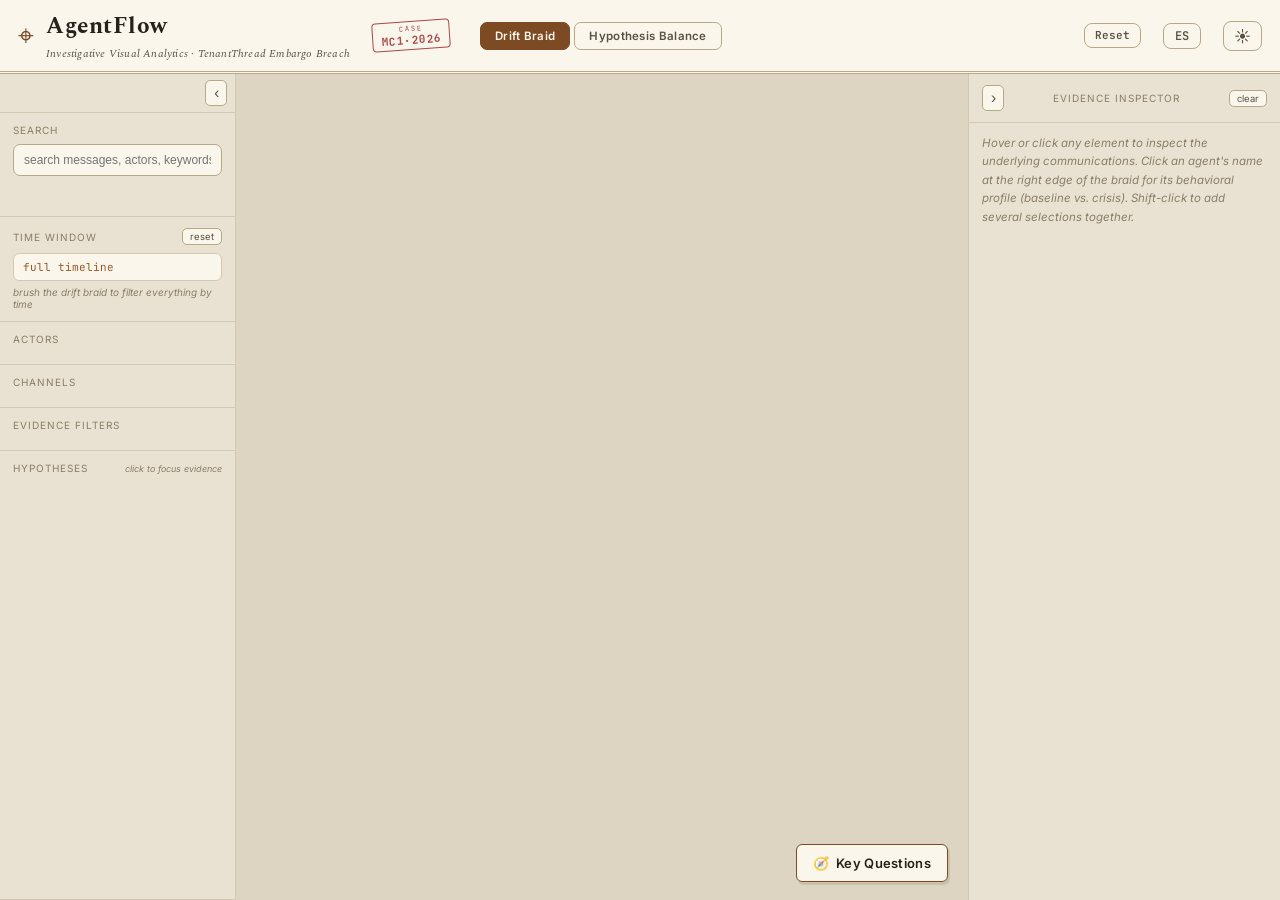
==== commit 139ee407: "Balance visualization improvements: fixed balance size, evidence category table layout, tooltips pos" ====
--- a/index.html
+++ b/index.html
@@ -32,6 +32,7 @@
 
     <div class="topbar-spacer"></div>
 
+    <button id="reset-view" class="reset-view-btn" title="Clear all filters">Reset</button>
     <button id="lang-toggle" class="lang-toggle" title="English / Español">ES</button>
     <button id="theme-toggle" class="theme-toggle" title="Toggle light/dark theme">☀</button>
   </header>
--- a/style.css
+++ b/style.css
@@ -9,7 +9,7 @@
   --line:#d3c8b0; --line2:#b6a987;
   --txt:#26211a; --txt2:#5a5142; --txt3:#897e67;
   --accent:#7c4a23; --accent2:#9c5a2a;     /* sepia ink */
-  --risk:#9b2226; --risk2:#b5651d; --warn:#8a6d12; --ok:#3f7233;
+  --risk:#9b2226; --risk2:#b5651d; --warn:#d97706; --ok:#3f7233;
   --stamp:#9b2226;
 
   /* channels (slightly deepened for legibility on cream) */
@@ -17,7 +17,7 @@
   --c-side_huddle:#8c3fd6;
   --c-one_on_one_chat:#0e9b8a;
   --c-official_post:#2f8f44;
-  --c-personal_post:#c47d0a;
+  --c-personal_post:#d97706;
   --c-anonymous_post:#cf3232;
 
   --mono:'JetBrains Mono',ui-monospace,monospace;
@@ -32,10 +32,10 @@
   --line:#26314a; --line2:#33415f;
   --txt:#dde4f0; --txt2:#97a3bd; --txt3:#64708c;
   --accent:#caa46a; --accent2:#e0c08a;
-  --risk:#ef4444; --risk2:#f97316; --warn:#f59e0b; --ok:#22c55e;
+  --risk:#ef4444; --risk2:#f97316; --warn:#f97316; --ok:#22c55e;
   --stamp:#ef4444;
   --c-comms_huddle:#5b8def; --c-side_huddle:#a855f7; --c-one_on_one_chat:#2dd4bf;
-  --c-official_post:#22c55e; --c-personal_post:#f59e0b; --c-anonymous_post:#ef4444;
+  --c-official_post:#22c55e; --c-personal_post:#f97316; --c-anonymous_post:#ef4444;
   --paper:none;
 }
 
@@ -44,7 +44,7 @@
 [data-theme="dark"] .tooltip{background:#0a0e16;color:var(--txt);border-color:var(--line2);box-shadow:0 8px 28px rgba(0,0,0,.55)}
 [data-theme="dark"] .lane-bg:nth-child(even){fill:rgba(255,255,255,.012)}
 [data-theme="dark"] .tag.merger{background:rgba(239,68,68,.18);color:#ff9a9a}
-[data-theme="dark"] .tag.embargo{background:rgba(245,158,11,.18);color:#ffd28a}
+[data-theme="dark"] .tag.embargo{background:rgba(249,115,22,.18);color:#fdba74}
 [data-theme="dark"] .tag.execution{background:rgba(168,85,247,.18);color:#d8b4fe}
 [data-theme="dark"] .tag.compliance{background:rgba(91,141,239,.18);color:#a9c5ff}
 [data-theme="dark"] .tag.governance{background:rgba(45,212,191,.18);color:#9af0e3}
@@ -116,8 +116,12 @@
 .mini:hover{color:var(--txt);border-color:var(--accent)}
 
 .chips{display:flex;flex-wrap:wrap;gap:5px}
+.filter-controls{display:flex;gap:4px;margin-bottom:6px}
+.ctrl-btn{padding:3px 8px;font-size:10px;background:var(--line2);border:1px solid var(--line2);
+  border-radius:6px;color:var(--txt2);cursor:pointer;transition:all .12s;font-family:var(--mono);font-weight:600}
+.ctrl-btn:hover{background:var(--accent);color:#fff;border-color:var(--accent)}
 .chip{display:inline-flex;align-items:center;gap:5px;background:var(--panel);border:1px solid var(--line2);
-  border-radius:13px;padding:4px 9px;font-size:11px;color:var(--txt2);user-select:none;transition:all .12s}
+  border-radius:13px;padding:4px 9px;font-size:11px;color:var(--txt2);user-select:none;transition:all .12s;cursor:pointer}
 .chip:hover{border-color:var(--accent)}
 .chip.off{opacity:.32;filter:grayscale(.7)}
 .chip .dot{width:8px;height:8px;border-radius:50%}
@@ -339,8 +343,11 @@
 
 /* ---------- language toggle + topbar spacer ---------- */
 .topbar-spacer{flex:1}
+.reset-view-btn{background:var(--panel);border:1px solid var(--line2);color:var(--txt2);border-radius:8px;
+  padding:6px 10px;font-size:11px;font-weight:600;font-family:var(--mono);line-height:1;flex:0 0 auto;transition:all .15s;cursor:pointer}
+.reset-view-btn:hover{background:var(--accent);color:#fff;border-color:var(--accent)}
 .lang-toggle{background:var(--panel);border:1px solid var(--line2);color:var(--txt2);border-radius:8px;
-  padding:6px 11px;font-size:12px;font-weight:600;font-family:var(--mono);line-height:1;flex:0 0 auto;transition:all .15s}
+  padding:6px 11px;font-size:12px;font-weight:600;font-family:var(--mono);line-height:1;flex:0 0 auto;transition:all .15s;cursor:pointer}
 .lang-toggle:hover{color:var(--txt);border-color:var(--accent)}
 
 /* ---------- search enhancements ---------- */
@@ -349,6 +356,12 @@
 .search-meta .sm-none{color:var(--warn)}
 .search-meta .sm-hint{font-style:italic}
 .search-meta .mini{padding:1px 7px}
+.search-timeline{display:flex;align-items:flex-end;gap:1px;height:28px;margin-bottom:6px;
+  background:var(--panel2);border:1px solid var(--line2);border-radius:4px;padding:2px;
+  overflow-x:auto}
+.tl-bar{flex:1;min-width:3px;background:linear-gradient(to top,var(--accent),var(--accent2));
+  border-radius:1px;opacity:.7;transition:opacity .1s}
+.tl-bar:hover{opacity:1}
 .search-chips{margin-top:7px;gap:4px}
 .search-chips .mini-chip{font-family:var(--mono);font-size:10px;padding:2px 7px;border-radius:11px;cursor:pointer}
 .search-chips .mini-chip:not(.off){background:var(--accent);border-color:var(--accent);color:#fff}
@@ -429,8 +442,10 @@
   text-shadow:0 1px 2px rgba(0,0,0,.55)}
 .balance-svg .wnode circle:first-child{transition:fill-opacity .15s}
 .balance-svg .wnode:hover circle:first-child{fill-opacity:1}
-.single-balance{padding:8px 14px 14px;display:flex;justify-content:center}
-.balance-svg.big{max-width:760px}
+.single-balance{padding:14px;display:flex;gap:22px;align-items:flex-start}
+.single-balance-chart{flex:1;display:flex;flex-direction:column;align-items:center;min-width:600px}
+.single-balance-categories{flex:0 0 320px;overflow-x:auto}
+.balance-svg.big{max-width:100%;height:520px}
 .balance-svg.big .pole-cap{font-family:var(--mono);font-size:13px;font-weight:700;letter-spacing:1.5px}
 .balance-svg.big .pole-num{font-family:var(--mono);font-size:18px;font-weight:700}
 .balance-svg .wicon{pointer-events:none;dominant-baseline:middle}
@@ -462,7 +477,14 @@
 table.bal-tbl tr.clickable{cursor:pointer}
 table.bal-tbl tr.clickable:hover td{background:var(--panel2)}
 table.bal-tbl tr.row-absent{opacity:.4}
-.bal-tbl .cat-name{font-weight:600;color:var(--txt);margin-bottom:2px}
+.bal-tbl .cat-name{font-weight:600;color:var(--txt);margin-bottom:2px;position:relative;cursor:help}
+.bal-tbl-compact .cat-name:hover .explain-tip{opacity:1;visibility:visible;transform:translateX(0)}
+.explain-tip{position:absolute;top:0;left:100%;background:var(--panel);color:var(--txt);padding:8px 11px;
+  border:1px solid var(--line);border-radius:6px;font-size:9px;line-height:1.5;font-weight:400;white-space:normal;
+  max-width:220px;z-index:999;pointer-events:none;opacity:0;visibility:hidden;
+  transform:translateX(8px);transition:all .2s ease;margin-left:4px;
+  box-shadow:0 4px 16px rgba(0,0,0,.25)}
+.explain-tip b{color:var(--accent);font-weight:700}
 .bal-tbl .cat-desc{font-size:10px;color:var(--txt3);line-height:1.4;max-width:430px}
 .bal-tbl td.push{white-space:nowrap}
 .push-chip{display:inline-flex;align-items:center;gap:3px;font-family:var(--mono);font-size:10px;
@@ -470,4 +492,58 @@
 .push-chip small{font-family:var(--sans);font-size:8.5px;font-weight:500;text-transform:lowercase}
 .push-chip.pf{color:var(--hc);background:color-mix(in srgb,var(--hc) 14%,transparent)}
 .push-chip.pa{color:var(--txt3);background:var(--bg2);border-color:var(--line2);text-decoration:line-through}
+table.bal-tbl-compact{width:100%;border-collapse:collapse;font-size:9px}
+table.bal-tbl-compact th{text-align:left;padding:4px 5px;font-family:var(--mono);font-size:7.5px;
+  letter-spacing:.2px;color:var(--txt3);text-transform:uppercase;border-bottom:1px solid var(--line)}
+table.bal-tbl-compact th.num{text-align:right;padding-right:4px}
+table.bal-tbl-compact td{padding:4px 5px;border-bottom:1px solid var(--line);vertical-align:middle}
+table.bal-tbl-compact td.num{text-align:right;font-family:var(--mono);color:var(--txt2);white-space:nowrap;font-size:9px;padding-right:4px}
+table.bal-tbl-compact td.mono{color:var(--accent2);font-weight:600}
+table.bal-tbl-compact tr:last-child td{border-bottom:none}
+table.bal-tbl-compact tr.clickable{cursor:pointer}
+table.bal-tbl-compact tr.clickable:hover td{background:var(--panel2)}
+table.bal-tbl-compact tr.row-absent{opacity:.4}
+table.bal-tbl-compact .cat-name{font-weight:600;color:var(--txt);margin-bottom:1px;position:relative;cursor:help;font-size:9px;display:block;padding:2px 0}
+table.bal-tbl-compact .cat-name:hover .explain-tip{opacity:1;visibility:visible;transform:translateY(0)}
+table.bal-tbl-compact td.push{white-space:nowrap;padding-right:4px}
+
+/* ---------- word cloud ---------- */
+.word-cloud-container{padding:14px;background:var(--panel);border:1px solid var(--line);
+  border-radius:10px;margin-bottom:16px}
+.wc-title{margin:0 0 4px;font-size:12px;font-weight:600;color:var(--txt);letter-spacing:.3px}
+.wc-hint{margin:0 0 10px;font-size:10px;color:var(--txt3);font-style:italic}
+.word-cloud{display:flex;flex-wrap:wrap;gap:10px 14px;align-items:center;justify-content:center;
+  min-height:60px;padding:8px}
+.wc-term{cursor:pointer;font-weight:500;letter-spacing:.2px;transition:all .15s ease;
+  padding:3px 6px;border-radius:4px;user-select:none}
+.wc-term:hover{opacity:.7;transform:scale(1.08);text-shadow:0 2px 6px rgba(0,0,0,.2)}
+
+/* ---------- message clusters ---------- */
+.clusters-container{padding:14px;background:var(--panel);border:1px solid var(--line);
+  border-radius:10px;margin-bottom:16px}
+.cl-title{margin:0 0 4px;font-size:12px;font-weight:600;color:var(--txt);letter-spacing:.3px}
+.cl-hint{margin:0 0 10px;font-size:10px;color:var(--txt3);font-style:italic}
+.clusters-grid{display:grid;grid-template-columns:repeat(auto-fill,minmax(240px,1fr));gap:10px}
+.cluster-card{background:var(--panel2);border:1px solid var(--line2);border-radius:8px;
+  overflow:hidden;transition:all .15s ease;cursor:pointer}
+.cluster-card:hover{border-color:var(--txt3);box-shadow:0 4px 12px rgba(0,0,0,.12)}
+.cc-header{padding:8px 10px;border-left:3px solid;display:flex;align-items:center;
+  justify-content:space-between;background:color-mix(in srgb,var(--panel) 60%,transparent)}
+.cc-label{font-weight:600;font-size:11px;color:var(--txt);flex:1}
+.cc-count{font-family:var(--mono);font-size:13px;font-weight:700;color:var(--txt);min-width:30px;text-align:right}
+.cc-body{padding:8px 10px;font-size:10px}
+.cc-meta{color:var(--txt2);margin-bottom:4px}
+.cc-time{color:var(--txt3);font-family:var(--mono);font-size:9px;margin-bottom:6px;line-height:1.3}
+.cc-hint{color:var(--txt3);font-style:italic;font-size:9px}
 .bal-method{margin-top:12px;line-height:1.5;font-size:10.5px}
+
+/* ---------- Cluster Evolution Grid ---------- */
+.ev-grid-panel{padding:14px;background:var(--panel);border:1px solid var(--line);
+  border-radius:10px;margin-bottom:16px}
+.ev-title{margin:0 0 4px;font-size:12px;font-weight:600;color:var(--txt);letter-spacing:.3px}
+.ev-hint{margin:0 0 12px;font-size:9.5px;color:var(--txt3);font-style:italic}
+.ev-grid-container{background:var(--bg2);border-radius:6px;overflow:auto;padding:0}
+.ev-grid-svg{display:block;width:100%;height:auto;min-height:420px}
+.ev-node{transition:all .2s ease}
+.ev-node:hover circle,.ev-node:hover rect{opacity:1;filter:drop-shadow(0 0 4px rgba(0,0,0,.3))}
+.ev-grid-bg{pointer-events:none}
